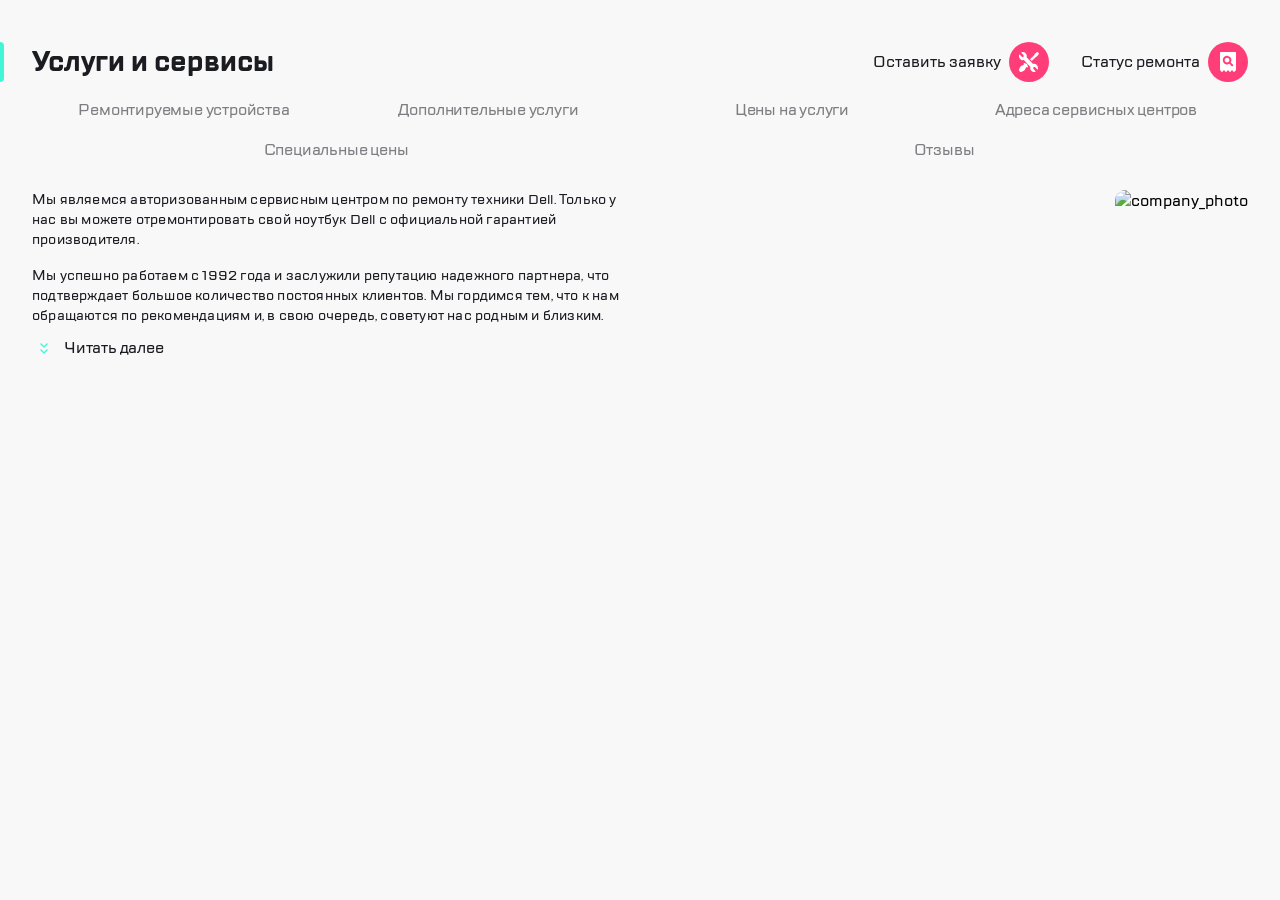
==== index.html @ d53bd50d "ss" ====
<!DOCTYPE html>
<html lang="en">
<head>
    <meta charset="UTF-8">
    <meta http-equiv="X-UA-Compatible" content="IE=edge">
    <meta name="viewport" content="width=device-width, initial-scale=1.0">
    <link rel="stylesheet" href="css/style.css">
    <title>CPS</title>
</head>
<body>
    <header class="header">
        <div class="container">
            <nav class="menu">
                <button class="menu__button menu__button-burger">
                </button>
                <div class="logo">
                    <a class="logo__link" href="#">
                        <img class="logo__link-img" src="img/Group.svg" alt="logo">
                    </a>
                </div>
                <button class="menu__button menu__button-call">
                </button>
                <button class="menu__button menu__button-chat">
                </button>
                <button class="menu__button menu__button-profile">
                </button>
                <button class="menu__button menu__button-repair">
                </button>
                <button class="menu__button menu__button-checkStatus">
                </button>
            </nav>
        </div>
    </header>

     <section class="services">
        <div class="container">
            <div class="services__title">
                <h1>Услуги и сервисы</h1>
                <div class="services__title-buttons">
                    <div class="services__title-buttons_btn">
                        <h4>Оставить заявку</h4>
                        <button class="btn btn__button-repair">
                        </button>
                    </div>
                    <div class="services__title-buttons_btn">
                        <h4>Статус ремонта</h4>
                        <button class="btn btn__button-checkStatus">
                        </button>
                    </div>
                </div>
            </div>
            <div class="slider__menu">
                <div class="slider__menu-item">
                    <a class="slider__menu-item_link" href="#">Ремонтируемые устройства</a>
                </div>
                <div class="slider__menu-item">
                    <a class="slider__menu-item_link" href="#">Дополнительные услуги</a>
                </div>
                <div class="slider__menu-item">
                    <a class="slider__menu-item_link" href="#">Цены на услуги</a>
                </div>
                <div class="slider__menu-item">
                    <a class="slider__menu-item_link" href="#">Адреса сервисных центров</a>
                </div>
                <div class="slider__menu-item">
                    <a class="slider__menu-item_link" href="#">Специальные цены</a>
                </div>
                <div class="slider__menu-item">
                    <a class="slider__menu-item_link" href="#">Отзывы</a>
                </div>
            </div>
            <div class="services__description">
                <div class="services__description-description">
                    <p class="services__description-description_first">Мы являемся авторизованным сервисным центром по ремонту техники Dell. Только у нас вы можете отремонтировать свой ноутбук Dell с официальной гарантией производителя.</p>
                    <p class="services__description-description_second">Мы успешно работаем с 1992 года и заслужили репутацию надежного партнера</p>
                    <p class="services__description-description_third">Мы успешно работаем с 1992 года и заслужили репутацию надежного партнера, что подтверждает большое количество постоянных клиентов. Мы гордимся тем, что к нам обращаются по рекомендациям и, в свою очередь, советуют нас родным и близким.</p>
                    <div class="services__description-description_readnext">
                        <img src="/img/arrowdown.svg" alt="read_next_img">
                        <h4>Читать далее</h4>
                    </div>
                </div>
                <div class="services__description-service_photo">
                    <img src="/img/picture.jpg" alt="company_photo">
                </div>
            </div>
        </div>

    </section>

</body>
</html>
---- css/style.css ----
@font-face {
  font-family: 'TTLakes-Medium';
  font-weight: 500;
  font-style: normal;
  src: url(../fonts/TTLakes-Medium.woff) format("woff");
}

@font-face {
  font-family: 'TTLakes-Bold';
  font-weight: 700;
  font-style: normal;
  src: url(../fonts/TTLakes-Bold.woff) format("woff");
}

@font-face {
  font-family: 'TTLakes-Regular';
  font-weight: 400;
  font-style: normal;
  src: url(../fonts/TTLakes-Regular.woff) format("woff");
}

html {
  -webkit-box-sizing: border-box;
          box-sizing: border-box;
}

*,
*::after,
*::before {
  -webkit-box-sizing: inherit;
          box-sizing: inherit;
}

h1, h2, h3, h4, h5, h6, p {
  margin: 0;
}

body {
  background-color: #F8F8F8;
  margin: 0;
  min-width: 320px;
  overflow-x: hidden;
  font-family: 'TTLakes-Medium', 'Arial', 'Sans-serif';
  font-weight: 400;
}

.container {
  padding: 0 16px;
}

.header {
  background-color: #FFFFFF;
}

.header .menu {
  min-height: 88px;
  display: -webkit-box;
  display: -ms-flexbox;
  display: flex;
  -webkit-box-pack: justify;
      -ms-flex-pack: justify;
          justify-content: space-between;
  -webkit-box-align: center;
      -ms-flex-align: center;
          align-items: center;
  position: relative;
}

.header .menu .logo__link-img {
  width: 97px;
  height: 50px;
  vertical-align: middle;
}

.header .menu__button {
  width: 40px;
  height: 40px;
  border-radius: 20px;
  background-color: #FF3E79;
  border: none;
}

.header .menu__button-burger {
  background-image: url("../img/burger.svg");
}

.header .menu__button-repair {
  background-image: url(../img/repair.svg);
}

.header .menu__button-checkStatus {
  background-image: url(../img/checkstatus.svg);
}

.header .menu__button-call {
  background-image: url(../img/call.svg);
  display: none;
}

.header .menu__button-chat {
  background-image: url(../img/chat.svg);
  display: none;
}

.header .menu__button-profile {
  background-image: url(../img/profile.svg);
  display: none;
}

.header .menu::after {
  position: absolute;
  content: '';
  height: 32px;
  width: 2px;
  background-color: #EAEAEA;
  left: 170px;
  right: 116px;
}

.services {
  display: -webkit-box;
  display: -ms-flexbox;
  display: flex;
  -webkit-box-orient: vertical;
  -webkit-box-direction: normal;
      -ms-flex-direction: column;
          flex-direction: column;
  position: relative;
  margin-top: 24px;
}

.services__title {
  margin-bottom: 24px;
}

.services__title h1 {
  font-family: 'TTLakes-Bold';
  font-size: 28px;
  font-weight: 900;
  color: #1B1C21;
  line-height: 40px;
}

.services__title-buttons {
  display: none;
}

.services::before {
  position: absolute;
  content: '';
  border-top-right-radius: 10px;
  border-bottom-right-radius: 10px;
  width: 4px;
  height: 40px;
  background-color: #41F6D7;
}

.slider__menu {
  overflow-x: auto;
  display: -webkit-box;
}

.slider__menu-item {
  display: -webkit-box;
  display: -ms-flexbox;
  display: flex;
  -webkit-box-pack: center;
      -ms-flex-pack: center;
          justify-content: center;
  -webkit-box-align: center;
      -ms-flex-align: center;
          align-items: center;
  width: 246px;
  height: 40px;
}

.slider__menu-item:hover {
  background: #FFFFFF;
  border: 2px solid #B8ffEC;
  border-radius: 6px;
}

.slider__menu-item_link {
  text-decoration: none;
  font-size: 16px;
  line-height: 24px;
  color: #7E7E82;
  letter-spacing: -0.2px;
}

.services__description {
  margin-top: 24px;
  -webkit-box-pack: justify;
      -ms-flex-pack: justify;
          justify-content: space-between;
}

.services__description-description_first {
  color: #1B1C21;
  font-size: 14px;
  line-height: 18px;
  letter-spacing: 0.2px;
  margin-bottom: 16px;
}

.services__description-description_second {
  display: none;
}

.services__description-description_third {
  display: none;
}

.services__description-description_readnext {
  display: -webkit-box;
  display: -ms-flexbox;
  display: flex;
  -webkit-box-align: center;
      -ms-flex-align: center;
          align-items: center;
  margin-bottom: 16px;
}

.services__description-description_readnext h4 {
  font-size: 16px;
  line-height: 24px;
  letter-spacing: -0.2px;
  color: #1B1C21;
  margin-left: 8px;
  font-weight: 400;
}

.services__description-service_photo {
  display: -webkit-box;
  display: -ms-flexbox;
  display: flex;
  -webkit-box-pack: center;
      -ms-flex-pack: center;
          justify-content: center;
}

.services__description-service_photo img {
  border-radius: 10px;
  height: auto;
  max-width: 100%;
}

@font-face {
  font-family: 'TTLakes-Medium';
  font-weight: 500;
  font-style: normal;
  src: url(../fonts/TTLakes-Medium.woff) format("woff");
}

@font-face {
  font-family: 'TTLakes-Bold';
  font-weight: 700;
  font-style: normal;
  src: url(../fonts/TTLakes-Bold.woff) format("woff");
}

@font-face {
  font-family: 'TTLakes-Regular';
  font-weight: 400;
  font-style: normal;
  src: url(../fonts/TTLakes-Regular.woff) format("woff");
}

@media (min-width: 768px) {
  .container {
    padding: 0 24px;
  }
  .header .menu__button-call {
    margin-left: 250px;
    display: initial;
  }
  .header .menu__button-chat {
    margin-left: 16px;
    display: initial;
  }
  .header .menu__button-profile {
    margin-left: 16px;
    margin-right: 42px;
    display: initial;
  }
  .header .menu__button-repair {
    margin-right: 16px;
  }
  .header .menu::before {
    display: initial;
    position: absolute;
    content: "";
    height: 32px;
    width: 2px;
    background-color: #EAEAEA;
    left: 60px;
    right: 658px;
  }
  .header .menu::after {
    left: 602px;
    right: 116px;
  }
  .header .menu .logo {
    margin-left: 42px;
  }
  .services {
    background-color: #F8F8F8;
    display: -webkit-box;
    display: -ms-flexbox;
    display: flex;
    -webkit-box-orient: vertical;
    -webkit-box-direction: normal;
        -ms-flex-direction: column;
            flex-direction: column;
    position: relative;
    margin-top: 24px;
  }
  .services__title {
    margin-bottom: 32px;
  }
  .services__title h1 {
    font-family: 'TTLakes-Bold';
    font-size: 28px;
    font-weight: 900;
    color: #1B1C21;
    line-height: 40px;
  }
  .services::before {
    position: absolute;
    content: '';
    border-top-right-radius: 10px;
    border-bottom-right-radius: 10px;
    width: 4px;
    height: 40px;
    background-color: #41F6D7;
  }
  .services__description {
    display: -webkit-box;
    display: -ms-flexbox;
    display: flex;
    margin-top: 32px;
  }
  .services__description-description {
    width: 50%;
  }
  .services__description-description_first {
    color: #1B1C21;
    font-size: 14px;
    line-height: 20px;
    letter-spacing: 0.2px;
    margin-bottom: 16px;
  }
  .services__description-description_second {
    color: #1B1C21;
    font-size: 14px;
    line-height: 20px;
    letter-spacing: 0.2px;
    margin-bottom: 10px;
    display: block;
  }
  .services__description-description_readnext {
    display: -webkit-box;
    display: -ms-flexbox;
    display: flex;
    -webkit-box-align: center;
        -ms-flex-align: center;
            align-items: center;
    margin-bottom: 16px;
  }
  .services__description-description_readnext h4 {
    font-size: 16px;
    line-height: 24px;
    letter-spacing: -0.2px;
    color: #1B1C21;
    margin-left: 8px;
    font-weight: 400;
  }
  .services__description-service_photo {
    display: -webkit-box;
    display: -ms-flexbox;
    display: flex;
    -webkit-box-pack: center;
        -ms-flex-pack: center;
            justify-content: center;
  }
}

@font-face {
  font-family: 'TTLakes-Medium';
  font-weight: 500;
  font-style: normal;
  src: url(../fonts/TTLakes-Medium.woff) format("woff");
}

@font-face {
  font-family: 'TTLakes-Bold';
  font-weight: 700;
  font-style: normal;
  src: url(../fonts/TTLakes-Bold.woff) format("woff");
}

@font-face {
  font-family: 'TTLakes-Regular';
  font-weight: 400;
  font-style: normal;
  src: url(../fonts/TTLakes-Regular.woff) format("woff");
}

@media (min-width: 1120px) {
  .header {
    display: none;
  }
  .container {
    padding: 0 32px;
  }
  .services {
    margin-top: 0;
    display: -webkit-box;
    display: -ms-flexbox;
    display: flex;
    -webkit-box-orient: vertical;
    -webkit-box-direction: normal;
        -ms-flex-direction: column;
            flex-direction: column;
    position: relative;
    margin-top: 42px;
  }
  .services__title {
    display: -webkit-box;
    display: -ms-flexbox;
    display: flex;
    -webkit-box-pack: justify;
        -ms-flex-pack: justify;
            justify-content: space-between;
    margin-bottom: 8px;
  }
  .services__title h1 {
    font-family: 'TTLakes-Bold';
    font-size: 28px;
    font-weight: 900;
    color: #1B1C21;
    line-height: 40px;
  }
  .services__title-buttons {
    display: -webkit-box;
    display: -ms-flexbox;
    display: flex;
  }
  .services__title-buttons_btn {
    display: -webkit-box;
    display: -ms-flexbox;
    display: flex;
    -webkit-box-align: center;
        -ms-flex-align: center;
            align-items: center;
  }
  .services__title-buttons_btn .btn {
    width: 40px;
    height: 40px;
    border-radius: 20px;
    background-color: #FF3E79;
    border: none;
    margin-left: 8px;
  }
  .services__title-buttons_btn .btn__button-repair {
    background-image: url(../img/repair.svg);
    margin-right: 32px;
  }
  .services__title-buttons_btn .btn__button-checkStatus {
    background-image: url(../img/checkstatus.svg);
  }
  .services__title-buttons_btn h4 {
    color: #1B1C21;
    font-size: 16px;
    font-weight: 500;
  }
  .services::before {
    position: absolute;
    content: '';
    border-top-right-radius: 10px;
    border-bottom-right-radius: 10px;
    width: 4px;
    height: 40px;
    background-color: #41F6D7;
  }
  .slider__menu {
    display: -webkit-inline-box;
    display: -ms-inline-flexbox;
    display: inline-flex;
    -ms-flex-wrap: wrap;
        flex-wrap: wrap;
    -ms-flex-pack: distribute;
        justify-content: space-around;
  }
  .services__description {
    margin-top: 20px;
  }
  .services__description-description_first {
    color: #1B1C21;
    font-size: 14px;
    line-height: 20px;
    letter-spacing: 0.2px;
    margin-bottom: 16px;
  }
  .services__description-description_second {
    display: none;
  }
  .services__description-description_third {
    color: #1B1C21;
    font-size: 14px;
    line-height: 20px;
    letter-spacing: 0.2px;
    margin-bottom: 10px;
    display: block;
  }
  .services__description-description_readnext {
    display: -webkit-box;
    display: -ms-flexbox;
    display: flex;
    -webkit-box-align: center;
        -ms-flex-align: center;
            align-items: center;
    margin-bottom: 16px;
  }
  .services__description-description_readnext h4 {
    font-size: 16px;
    line-height: 24px;
    letter-spacing: -0.2px;
    color: #1B1C21;
    margin-left: 8px;
    font-weight: 400;
  }
  .services__description-service_photo {
    display: -webkit-box;
    display: -ms-flexbox;
    display: flex;
    -webkit-box-pack: center;
        -ms-flex-pack: center;
            justify-content: center;
    height: 300px;
  }
}
/*# sourceMappingURL=style.css.map */
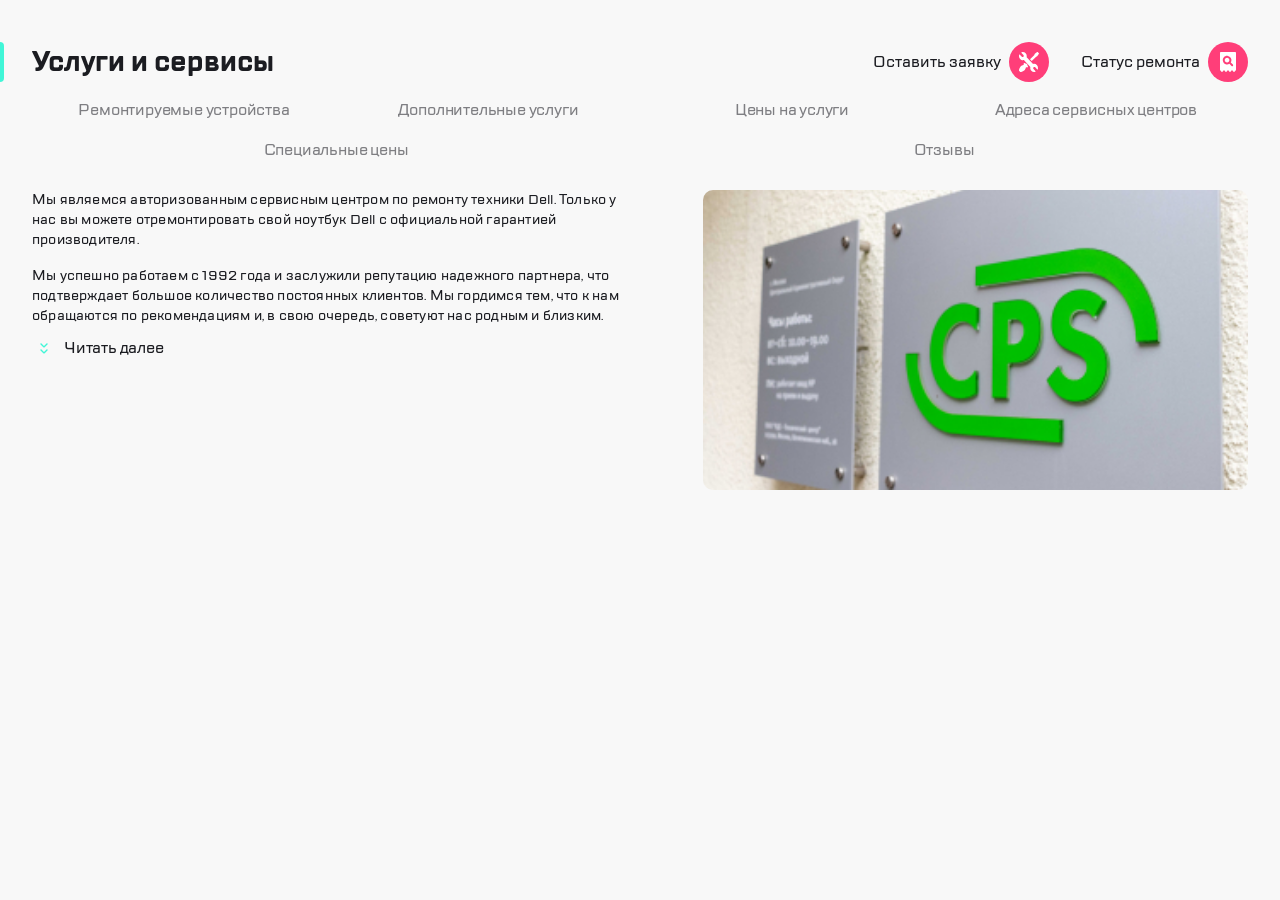
==== commit fb6cfaa3: "FIXES: 1) container(padding->margin) 2) added two block in the header to justify content (margin on " ====
--- a/index.html
+++ b/index.html
@@ -11,23 +11,28 @@
     <header class="header">
         <div class="container">
             <nav class="menu">
-                <button class="menu__button menu__button-burger">
-                </button>
-                <div class="logo">
-                    <a class="logo__link" href="#">
-                        <img class="logo__link-img" src="img/Group.svg" alt="logo">
-                    </a>
+                <div class="menu-left">
+                    <button class="menu__button menu__button-burger">
+                    </button>
+                    <div class="logo">
+                        <a class="logo__link" href="#">
+                            <img class="logo__link-img" src="img/group.svg" alt="logo">
+                        </a>
+                    </div>
                 </div>
-                <button class="menu__button menu__button-call">
-                </button>
-                <button class="menu__button menu__button-chat">
-                </button>
-                <button class="menu__button menu__button-profile">
-                </button>
-                <button class="menu__button menu__button-repair">
-                </button>
-                <button class="menu__button menu__button-checkStatus">
-                </button>
+                <div class="menu-right">
+                    <button class="menu__button menu__button-call">
+                    </button>
+                    <button class="menu__button menu__button-chat">
+                    </button>
+                    <button class="menu__button menu__button-profile">
+                    </button>
+
+                    <button class="menu__button menu__button-repair">
+                    </button>
+                    <button class="menu__button menu__button-checkStatus">
+                    </button>
+                </div>
             </nav>
         </div>
     </header>
@@ -35,7 +40,7 @@
      <section class="services">
         <div class="container">
             <div class="services__title">
-                <h1>Услуги и сервисы</h1>
+                <h1 class="services__title-title">Услуги и сервисы</h1>
                 <div class="services__title-buttons">
                     <div class="services__title-buttons_btn">
                         <h4>Оставить заявку</h4>
@@ -75,12 +80,12 @@
                     <p class="services__description-description_second">Мы успешно работаем с 1992 года и заслужили репутацию надежного партнера</p>
                     <p class="services__description-description_third">Мы успешно работаем с 1992 года и заслужили репутацию надежного партнера, что подтверждает большое количество постоянных клиентов. Мы гордимся тем, что к нам обращаются по рекомендациям и, в свою очередь, советуют нас родным и близким.</p>
                     <div class="services__description-description_readnext">
-                        <img src="/img/arrowdown.svg" alt="read_next_img">
+                        <img src="img/arrowdown.svg" alt="read_next_img">
                         <h4>Читать далее</h4>
                     </div>
                 </div>
                 <div class="services__description-service_photo">
-                    <img src="/img/picture.jpg" alt="company_photo">
+                    <img src="img/picture.jpg" alt="company_photo">
                 </div>
             </div>
         </div>
--- a/css/style.css
+++ b/css/style.css
@@ -45,7 +45,8 @@
 }
 
 .container {
-  padding: 0 16px;
+  width: 95%;
+  margin: auto;
 }
 
 .header {
@@ -66,6 +67,38 @@
   position: relative;
 }
 
+.header .menu-left {
+  display: -webkit-box;
+  display: -ms-flexbox;
+  display: flex;
+  -webkit-box-align: center;
+      -ms-flex-align: center;
+          align-items: center;
+}
+
+.header .menu-right {
+  display: -webkit-box;
+  display: -ms-flexbox;
+  display: flex;
+  -webkit-box-align: center;
+      -ms-flex-align: center;
+          align-items: center;
+}
+
+.header .menu .logo {
+  margin-left: 20px;
+}
+
+.header .menu .logo::after {
+  position: absolute;
+  content: '';
+  height: 32px;
+  width: 2px;
+  background-color: #EAEAEA;
+  left: 176px;
+  top: 28px;
+}
+
 .header .menu .logo__link-img {
   width: 97px;
   height: 50px;
@@ -89,6 +122,7 @@
 }
 
 .header .menu__button-checkStatus {
+  margin-left: 20px;
   background-image: url(../img/checkstatus.svg);
 }
 
@@ -105,16 +139,6 @@
 .header .menu__button-profile {
   background-image: url(../img/profile.svg);
   display: none;
-}
-
-.header .menu::after {
-  position: absolute;
-  content: '';
-  height: 32px;
-  width: 2px;
-  background-color: #EAEAEA;
-  left: 170px;
-  right: 116px;
 }
 
 .services {
@@ -133,7 +157,7 @@
   margin-bottom: 24px;
 }
 
-.services__title h1 {
+.services__title-title {
   font-family: 'TTLakes-Bold';
   font-size: 28px;
   font-weight: 900;
@@ -141,11 +165,7 @@
   line-height: 40px;
 }
 
-.services__title-buttons {
-  display: none;
-}
-
-.services::before {
+.services__title-title::before {
   position: absolute;
   content: '';
   border-top-right-radius: 10px;
@@ -153,6 +173,11 @@
   width: 4px;
   height: 40px;
   background-color: #41F6D7;
+  left: 0;
+}
+
+.services__title-buttons {
+  display: none;
 }
 
 .slider__menu {
@@ -267,41 +292,35 @@
 }
 
 @media (min-width: 768px) {
-  .container {
-    padding: 0 24px;
-  }
   .header .menu__button-call {
-    margin-left: 250px;
     display: initial;
   }
   .header .menu__button-chat {
-    margin-left: 16px;
+    margin-left: 20px;
     display: initial;
   }
   .header .menu__button-profile {
-    margin-left: 16px;
+    margin-left: 20px;
     margin-right: 42px;
     display: initial;
   }
-  .header .menu__button-repair {
-    margin-right: 16px;
-  }
-  .header .menu::before {
-    display: initial;
+  .header .menu__button-repair::before {
     position: absolute;
-    content: "";
+    content: '';
     height: 32px;
     width: 2px;
     background-color: #EAEAEA;
-    left: 60px;
-    right: 658px;
-  }
-  .header .menu::after {
-    left: 602px;
-    right: 116px;
-  }
-  .header .menu .logo {
-    margin-left: 42px;
+    right: 120px;
+    top: 28px;
+  }
+  .header .menu .logo::after {
+    position: absolute;
+    content: '';
+    height: 32px;
+    width: 2px;
+    background-color: #EAEAEA;
+    left: 50px;
+    top: 28px;
   }
   .services {
     background-color: #F8F8F8;
@@ -318,21 +337,12 @@
   .services__title {
     margin-bottom: 32px;
   }
-  .services__title h1 {
+  .services__title-title {
     font-family: 'TTLakes-Bold';
     font-size: 28px;
     font-weight: 900;
     color: #1B1C21;
     line-height: 40px;
-  }
-  .services::before {
-    position: absolute;
-    content: '';
-    border-top-right-radius: 10px;
-    border-bottom-right-radius: 10px;
-    width: 4px;
-    height: 40px;
-    background-color: #41F6D7;
   }
   .services__description {
     display: -webkit-box;
@@ -409,9 +419,6 @@
 @media (min-width: 1120px) {
   .header {
     display: none;
-  }
-  .container {
-    padding: 0 32px;
   }
   .services {
     margin-top: 0;
@@ -434,7 +441,7 @@
             justify-content: space-between;
     margin-bottom: 8px;
   }
-  .services__title h1 {
+  .services__title-title {
     font-family: 'TTLakes-Bold';
     font-size: 28px;
     font-weight: 900;
@@ -473,15 +480,6 @@
     color: #1B1C21;
     font-size: 16px;
     font-weight: 500;
-  }
-  .services::before {
-    position: absolute;
-    content: '';
-    border-top-right-radius: 10px;
-    border-bottom-right-radius: 10px;
-    width: 4px;
-    height: 40px;
-    background-color: #41F6D7;
   }
   .slider__menu {
     display: -webkit-inline-box;
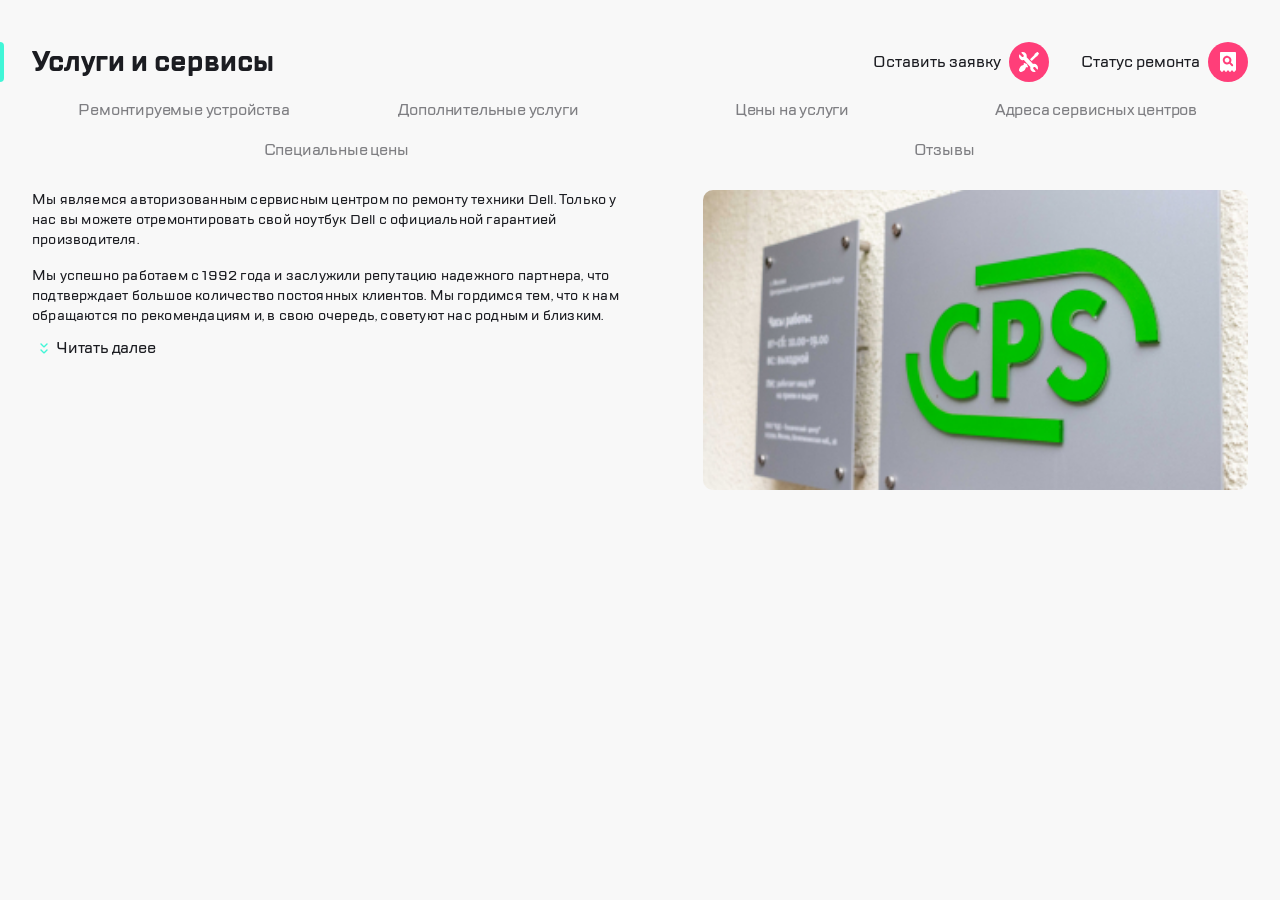
==== commit 57c0ddb0: "1) fix BEM classes with elements (div services description, img`s) 2) Fix with slider__menu (div to " ====
--- a/index.html
+++ b/index.html
@@ -54,35 +54,39 @@
                     </div>
                 </div>
             </div>
-            <div class="slider__menu">
-                <div class="slider__menu-item">
+            <ul class="slider__menu">
+                <li class="slider__menu-item">
                     <a class="slider__menu-item_link" href="#">Ремонтируемые устройства</a>
-                </div>
-                <div class="slider__menu-item">
+                </li>
+                <li class="slider__menu-item">
                     <a class="slider__menu-item_link" href="#">Дополнительные услуги</a>
-                </div>
-                <div class="slider__menu-item">
+                </li>
+                <li class="slider__menu-item">
                     <a class="slider__menu-item_link" href="#">Цены на услуги</a>
-                </div>
-                <div class="slider__menu-item">
+                </li>
+                <li class="slider__menu-item">
                     <a class="slider__menu-item_link" href="#">Адреса сервисных центров</a>
-                </div>
-                <div class="slider__menu-item">
+                </li>
+                <li class="slider__menu-item">
                     <a class="slider__menu-item_link" href="#">Специальные цены</a>
-                </div>
-                <div class="slider__menu-item">
+                </li>
+                <li class="slider__menu-item">
                     <a class="slider__menu-item_link" href="#">Отзывы</a>
-                </div>
-            </div>
+                </li>
+            </ul>
             <div class="services__description">
-                <div class="services__description-description">
-                    <p class="services__description-description_first">Мы являемся авторизованным сервисным центром по ремонту техники Dell. Только у нас вы можете отремонтировать свой ноутбук Dell с официальной гарантией производителя.</p>
-                    <p class="services__description-description_second">Мы успешно работаем с 1992 года и заслужили репутацию надежного партнера</p>
-                    <p class="services__description-description_third">Мы успешно работаем с 1992 года и заслужили репутацию надежного партнера, что подтверждает большое количество постоянных клиентов. Мы гордимся тем, что к нам обращаются по рекомендациям и, в свою очередь, советуют нас родным и близким.</p>
-                    <div class="services__description-description_readnext">
-                        <img src="img/arrowdown.svg" alt="read_next_img">
+                <div class="services__description-text">
+                    <p class="services__description-text_first">Мы являемся авторизованным сервисным центром по ремонту техники Dell. Только у нас вы можете отремонтировать свой ноутбук Dell с официальной гарантией производителя.</p>
+                    <p class="services__description-text_second">Мы успешно работаем с 1992 года и заслужили репутацию надежного партнера</p>
+                    <p class="services__description-text_third">Мы успешно работаем с 1992 года и заслужили репутацию надежного партнера, что подтверждает большое количество постоянных клиентов. Мы гордимся тем, что к нам обращаются по рекомендациям и, в свою очередь, советуют нас родным и близким.</p>
+                    <!-- <div class="services__description-text_readnext">
+                        <img class="services__description-text_readnext-img" src="img/arrowdown.svg" alt="read_next_img">
                         <h4>Читать далее</h4>
-                    </div>
+                    </div> -->
+                    <button class="readnext__button">
+                        <img class="readnext__button-img" src="img/arrowdown.svg" alt="read_next_img">
+                        Читать далее
+                    </button>
                 </div>
                 <div class="services__description-service_photo">
                     <img src="img/picture.jpg" alt="company_photo">
--- a/css/style.css
+++ b/css/style.css
@@ -32,6 +32,12 @@
 }
 
 h1, h2, h3, h4, h5, h6, p {
+  margin: 0;
+}
+
+ul {
+  list-style: none;
+  padding: 0;
   margin: 0;
 }
 
@@ -220,7 +226,7 @@
           justify-content: space-between;
 }
 
-.services__description-description_first {
+.services__description-text_first {
   color: #1B1C21;
   font-size: 14px;
   line-height: 18px;
@@ -228,15 +234,15 @@
   margin-bottom: 16px;
 }
 
-.services__description-description_second {
+.services__description-text_second {
   display: none;
 }
 
-.services__description-description_third {
+.services__description-text_third {
   display: none;
 }
 
-.services__description-description_readnext {
+.services__description-text .readnext__button {
   display: -webkit-box;
   display: -ms-flexbox;
   display: flex;
@@ -244,15 +250,21 @@
       -ms-flex-align: center;
           align-items: center;
   margin-bottom: 16px;
-}
-
-.services__description-description_readnext h4 {
+  border: none;
+  background: none;
+  padding: 0;
   font-size: 16px;
   line-height: 24px;
   letter-spacing: -0.2px;
+  font-family: 'TTLakes-Medium';
   color: #1B1C21;
-  margin-left: 8px;
   font-weight: 400;
+}
+
+.services__description-text .readnext__button-img {
+  -webkit-box-align: start;
+      -ms-flex-align: start;
+          align-items: flex-start;
 }
 
 .services__description-service_photo {
@@ -350,17 +362,17 @@
     display: flex;
     margin-top: 32px;
   }
-  .services__description-description {
+  .services__description-text {
     width: 50%;
   }
-  .services__description-description_first {
+  .services__description-text_first {
     color: #1B1C21;
     font-size: 14px;
     line-height: 20px;
     letter-spacing: 0.2px;
     margin-bottom: 16px;
   }
-  .services__description-description_second {
+  .services__description-text_second {
     color: #1B1C21;
     font-size: 14px;
     line-height: 20px;
@@ -368,7 +380,7 @@
     margin-bottom: 10px;
     display: block;
   }
-  .services__description-description_readnext {
+  .services__description-text .readnext__button {
     display: -webkit-box;
     display: -ms-flexbox;
     display: flex;
@@ -376,14 +388,20 @@
         -ms-flex-align: center;
             align-items: center;
     margin-bottom: 16px;
-  }
-  .services__description-description_readnext h4 {
+    border: none;
+    background: none;
+    padding: 0;
     font-size: 16px;
     line-height: 24px;
     letter-spacing: -0.2px;
-    color: #1B1C21;
-    margin-left: 8px;
+    font-family: 'TTLakes-Medium';
+    color: #1B1C21;
     font-weight: 400;
+  }
+  .services__description-text .readnext__button-img {
+    -webkit-box-align: start;
+        -ms-flex-align: start;
+            align-items: flex-start;
   }
   .services__description-service_photo {
     display: -webkit-box;
@@ -493,17 +511,17 @@
   .services__description {
     margin-top: 20px;
   }
-  .services__description-description_first {
+  .services__description-text_first {
     color: #1B1C21;
     font-size: 14px;
     line-height: 20px;
     letter-spacing: 0.2px;
     margin-bottom: 16px;
   }
-  .services__description-description_second {
+  .services__description-text_second {
     display: none;
   }
-  .services__description-description_third {
+  .services__description-text_third {
     color: #1B1C21;
     font-size: 14px;
     line-height: 20px;
@@ -511,7 +529,7 @@
     margin-bottom: 10px;
     display: block;
   }
-  .services__description-description_readnext {
+  .services__description-text .readnext__button {
     display: -webkit-box;
     display: -ms-flexbox;
     display: flex;
@@ -519,14 +537,20 @@
         -ms-flex-align: center;
             align-items: center;
     margin-bottom: 16px;
-  }
-  .services__description-description_readnext h4 {
+    border: none;
+    background: none;
+    padding: 0;
     font-size: 16px;
     line-height: 24px;
     letter-spacing: -0.2px;
-    color: #1B1C21;
-    margin-left: 8px;
+    font-family: 'TTLakes-Medium';
+    color: #1B1C21;
     font-weight: 400;
+  }
+  .services__description-text .readnext__button-img {
+    -webkit-box-align: start;
+        -ms-flex-align: start;
+            align-items: flex-start;
   }
   .services__description-service_photo {
     display: -webkit-box;
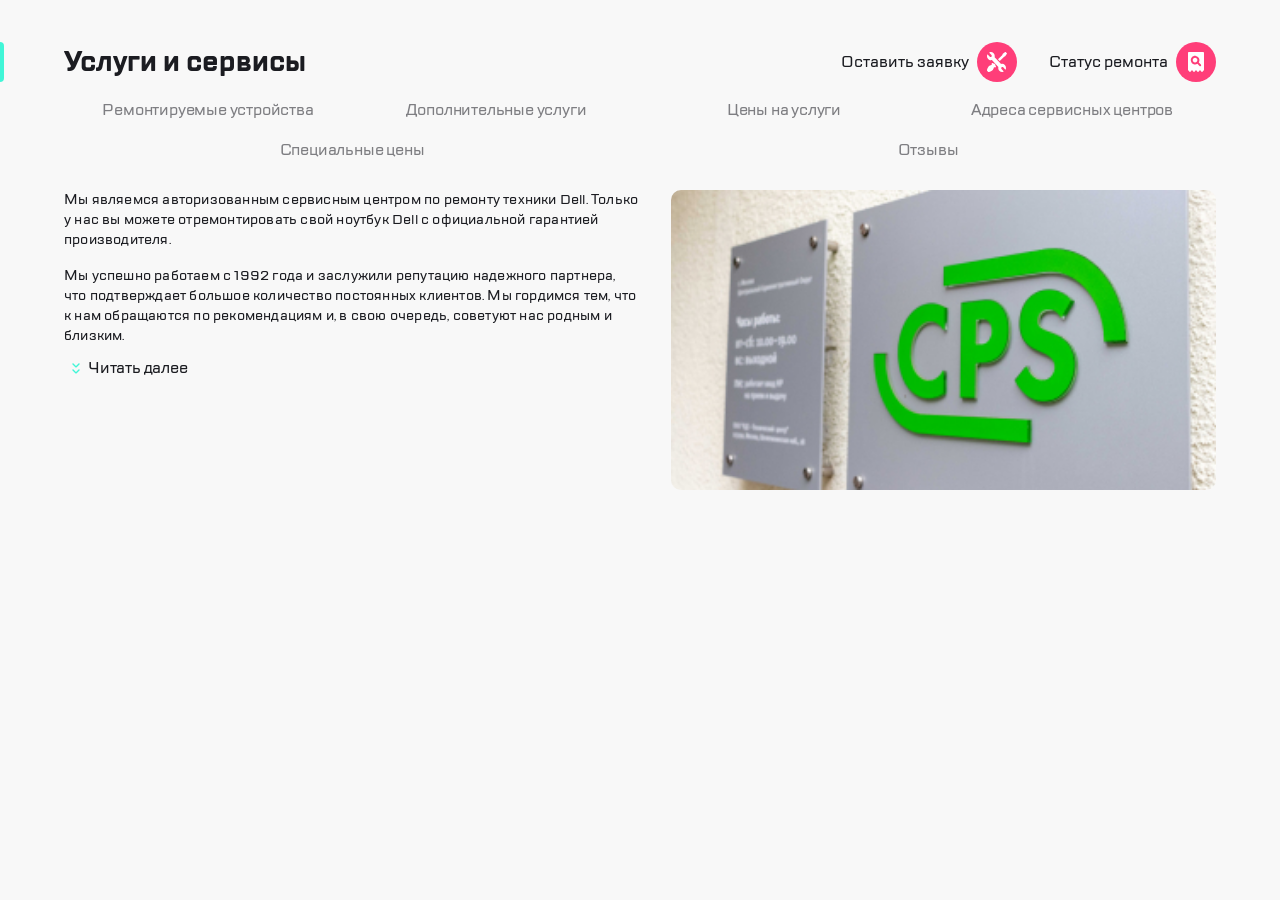
==== commit c1602097: "Added animations on buttons and list items / "fixed active" class" ====
--- a/index.html
+++ b/index.html
@@ -95,6 +95,5 @@
         </div>
 
     </section>
-
 </body>
 </html>
--- a/css/style.css
+++ b/css/style.css
@@ -51,7 +51,7 @@
 }
 
 .container {
-  width: 95%;
+  width: 90%;
   margin: auto;
 }
 
@@ -562,4 +562,197 @@
     height: 300px;
   }
 }
+
+.mobile {
+  max-width: 320px;
+  min-height: 100vh;
+  -webkit-box-shadow: -2px 0px 4px rgba(69, 79, 126, 0.02), 16px 0px 52px rgba(14, 24, 80, 0.2);
+          box-shadow: -2px 0px 4px rgba(69, 79, 126, 0.02), 16px 0px 52px rgba(14, 24, 80, 0.2);
+  display: -webkit-box;
+  display: -ms-flexbox;
+  display: flex;
+  -webkit-box-orient: vertical;
+  -webkit-box-direction: normal;
+      -ms-flex-direction: column;
+          flex-direction: column;
+  -webkit-box-pack: justify;
+      -ms-flex-pack: justify;
+          justify-content: space-between;
+}
+
+.mobile__header {
+  -webkit-box-align: center;
+      -ms-flex-align: center;
+          align-items: center;
+  display: -webkit-box;
+  display: -ms-flexbox;
+  display: flex;
+  -webkit-box-pack: justify;
+      -ms-flex-pack: justify;
+          justify-content: space-between;
+  min-height: 88px;
+}
+
+.mobile__header .logo {
+  margin-right: auto;
+  margin-left: 17px;
+}
+
+.mobile__button {
+  width: 40px;
+  height: 40px;
+  border-radius: 20px;
+  background-color: #FF3E79;
+  border: none;
+  -webkit-transition: -webkit-transform 1s;
+  transition: -webkit-transform 1s;
+  transition: transform 1s;
+  transition: transform 1s, -webkit-transform 1s;
+}
+
+.mobile__button-close {
+  background-image: url("../img/close.svg");
+}
+
+.mobile__button-close:hover {
+  -webkit-transform: scale(1.1) rotate(360deg);
+          transform: scale(1.1) rotate(360deg);
+}
+
+.mobile__button-search {
+  background-image: url("../img/search.svg");
+}
+
+.mobile__button-search:hover {
+  -webkit-transform: scale(1.1) rotate(360deg);
+          transform: scale(1.1) rotate(360deg);
+}
+
+.mobile__button-call {
+  margin-right: 16px;
+  background-image: url("../img/call.svg");
+}
+
+.mobile__button-call:hover {
+  -webkit-transform: scale(1.1) rotate(360deg);
+          transform: scale(1.1) rotate(360deg);
+}
+
+.mobile__button-chat {
+  margin-right: 16px;
+  background-image: url("../img/chat.svg");
+}
+
+.mobile__button-chat:hover {
+  -webkit-transform: scale(1.1) rotate(360deg);
+          transform: scale(1.1) rotate(360deg);
+}
+
+.mobile__button-profile {
+  margin-right: 16px;
+  background-image: url("../img/profile.svg");
+}
+
+.mobile__button-profile:hover {
+  -webkit-transform: scale(1.1) rotate(360deg);
+          transform: scale(1.1) rotate(360deg);
+}
+
+.menu__item {
+  display: -webkit-box;
+  display: -ms-flexbox;
+  display: flex;
+  -webkit-box-align: center;
+      -ms-flex-align: center;
+          align-items: center;
+}
+
+.menu__item:not(:first-child) {
+  margin-top: 32px;
+}
+
+.menu__item-active > a {
+  color: #7E7E82;
+}
+
+.menu__item-active::before {
+  position: absolute;
+  content: '';
+  border-top-right-radius: 10px;
+  border-bottom-right-radius: 10px;
+  width: 4px;
+  height: 32px;
+  background-color: #41F6D7;
+  left: 0;
+}
+
+.menu__link {
+  display: -webkit-box;
+  display: -ms-flexbox;
+  display: flex;
+  -webkit-box-align: center;
+      -ms-flex-align: center;
+          align-items: center;
+  font-size: 16px;
+  line-height: 24px;
+  color: #1b1c21;
+  text-decoration: none;
+  -webkit-transition: -webkit-transform 1s;
+  transition: -webkit-transform 1s;
+  transition: transform 1s;
+  transition: transform 1s, -webkit-transform 1s;
+}
+
+.menu__link:hover {
+  -webkit-transform: translateX(5px);
+          transform: translateX(5px);
+}
+
+.mobile__footer {
+  display: -webkit-box;
+  display: -ms-flexbox;
+  display: flex;
+  -webkit-box-orient: vertical;
+  -webkit-box-direction: normal;
+      -ms-flex-direction: column;
+          flex-direction: column;
+}
+
+.footer__contacts {
+  display: -webkit-box;
+  display: -ms-flexbox;
+  display: flex;
+  -webkit-box-orient: vertical;
+  -webkit-box-direction: normal;
+      -ms-flex-direction: column;
+          flex-direction: column;
+}
+
+.footer__contacts .contacts__link {
+  text-decoration: none;
+  color: #1B1C21;
+}
+
+.footer__contacts .contacts__link-mail {
+  font-size: 16px;
+  line-height: 24px;
+  margin-top: 16px;
+}
+
+.footer__contacts .contacts__link-phone {
+  font-weight: 700;
+  font-size: 24px;
+  line-height: 32px;
+  margin-top: 12px;
+  margin-bottom: 40px;
+}
+
+.footer__language {
+  text-decoration: none;
+  color: #1B1C21;
+}
+
+.footer__language-active {
+  color: #7E7E82;
+}
 /*# sourceMappingURL=style.css.map */
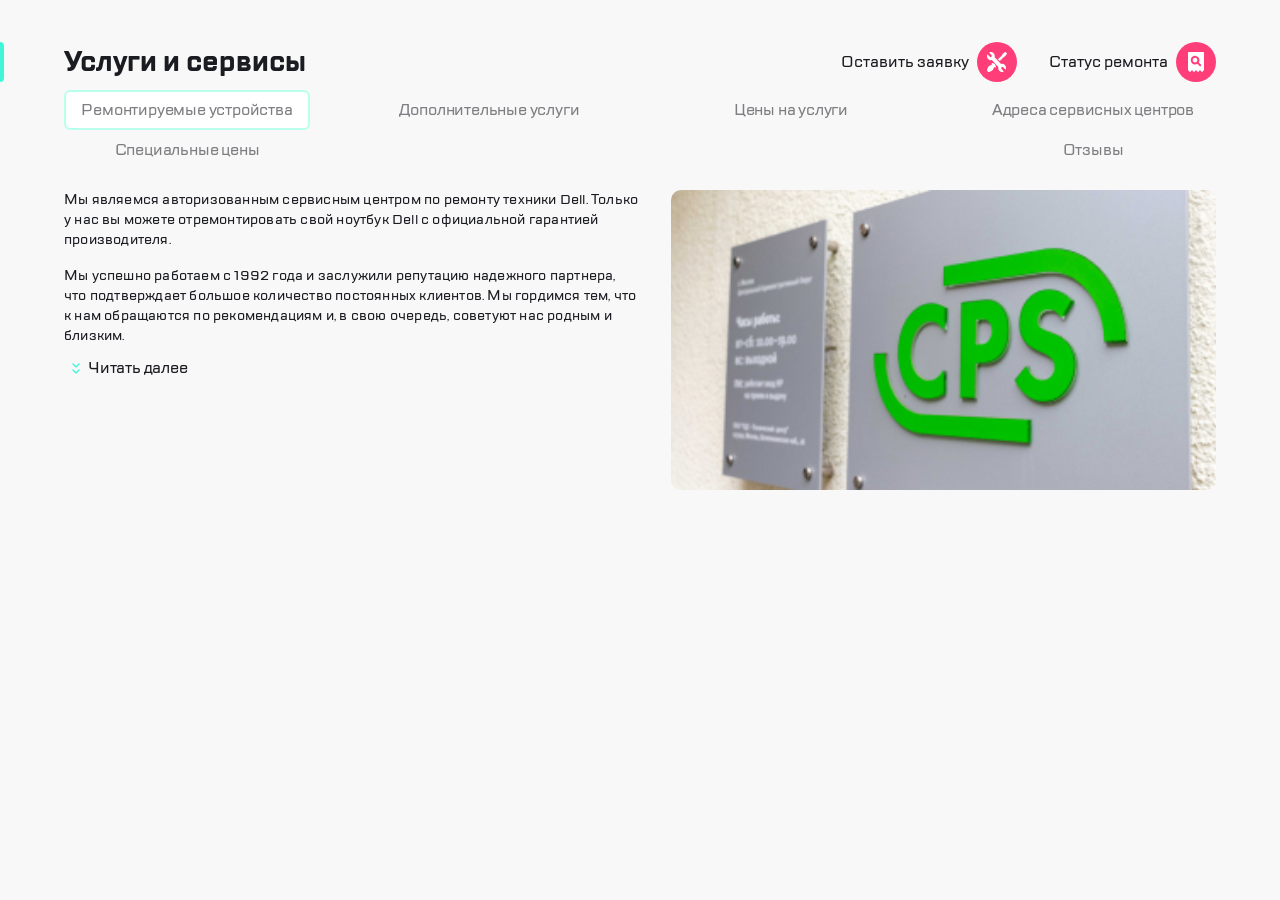
==== commit 96b34514: "Fixed all mentor`s comments" ====
--- a/index.html
+++ b/index.html
@@ -55,7 +55,7 @@
                 </div>
             </div>
             <ul class="slider__menu">
-                <li class="slider__menu-item">
+                <li class="slider__menu-item slider__menu-item-active">
                     <a class="slider__menu-item_link" href="#">Ремонтируемые устройства</a>
                 </li>
                 <li class="slider__menu-item">
--- a/css/style.css
+++ b/css/style.css
@@ -187,8 +187,15 @@
 }
 
 .slider__menu {
-  overflow-x: auto;
-  display: -webkit-box;
+  display: -webkit-box;
+  -ms-overflow-style: none;
+  scrollbar-width: none;
+  overflow-x: scroll;
+}
+
+.slider__menu::-webkit-scrollbar {
+  display: none;
+  /* for Chrome, Safari, and Opera */
 }
 
 .slider__menu-item {
@@ -217,6 +224,12 @@
   line-height: 24px;
   color: #7E7E82;
   letter-spacing: -0.2px;
+}
+
+.slider__menu-item-active {
+  background: #FFFFFF;
+  border: 2px solid #B8ffEC;
+  border-radius: 6px;
 }
 
 .services__description {
@@ -500,13 +513,14 @@
     font-weight: 500;
   }
   .slider__menu {
-    display: -webkit-inline-box;
-    display: -ms-inline-flexbox;
-    display: inline-flex;
+    display: -webkit-box;
+    display: -ms-flexbox;
+    display: flex;
     -ms-flex-wrap: wrap;
         flex-wrap: wrap;
-    -ms-flex-pack: distribute;
-        justify-content: space-around;
+    -webkit-box-pack: justify;
+        -ms-flex-pack: justify;
+            justify-content: space-between;
   }
   .services__description {
     margin-top: 20px;
@@ -591,6 +605,7 @@
       -ms-flex-pack: justify;
           justify-content: space-between;
   min-height: 88px;
+  margin-bottom: 30px;
 }
 
 .mobile__header .logo {
@@ -615,6 +630,7 @@
 }
 
 .mobile__button-close:hover {
+  cursor: pointer;
   -webkit-transform: scale(1.1) rotate(360deg);
           transform: scale(1.1) rotate(360deg);
 }
@@ -624,6 +640,7 @@
 }
 
 .mobile__button-search:hover {
+  cursor: pointer;
   -webkit-transform: scale(1.1) rotate(360deg);
           transform: scale(1.1) rotate(360deg);
 }
@@ -634,6 +651,7 @@
 }
 
 .mobile__button-call:hover {
+  cursor: pointer;
   -webkit-transform: scale(1.1) rotate(360deg);
           transform: scale(1.1) rotate(360deg);
 }
@@ -644,16 +662,17 @@
 }
 
 .mobile__button-chat:hover {
+  cursor: pointer;
   -webkit-transform: scale(1.1) rotate(360deg);
           transform: scale(1.1) rotate(360deg);
 }
 
 .mobile__button-profile {
-  margin-right: 16px;
   background-image: url("../img/profile.svg");
 }
 
 .mobile__button-profile:hover {
+  cursor: pointer;
   -webkit-transform: scale(1.1) rotate(360deg);
           transform: scale(1.1) rotate(360deg);
 }
@@ -667,8 +686,8 @@
           align-items: center;
 }
 
-.menu__item:not(:first-child) {
-  margin-top: 32px;
+.menu__item:not(:last-child) {
+  margin-bottom: 32px;
 }
 
 .menu__item-active > a {
@@ -718,6 +737,10 @@
           flex-direction: column;
 }
 
+.footer__buttons {
+  margin-bottom: 16px;
+}
+
 .footer__contacts {
   display: -webkit-box;
   display: -ms-flexbox;
@@ -736,14 +759,13 @@
 .footer__contacts .contacts__link-mail {
   font-size: 16px;
   line-height: 24px;
-  margin-top: 16px;
+  margin-bottom: 12px;
 }
 
 .footer__contacts .contacts__link-phone {
   font-weight: 700;
   font-size: 24px;
   line-height: 32px;
-  margin-top: 12px;
   margin-bottom: 40px;
 }
 
@@ -755,4 +777,16 @@
 .footer__language-active {
   color: #7E7E82;
 }
+
+.footer__language:hover {
+  color: #7E7E82;
+}
+
+.footer__language:focus {
+  color: #7E7E82;
+}
+
+.lower {
+  margin-bottom: 32px;
+}
 /*# sourceMappingURL=style.css.map */
